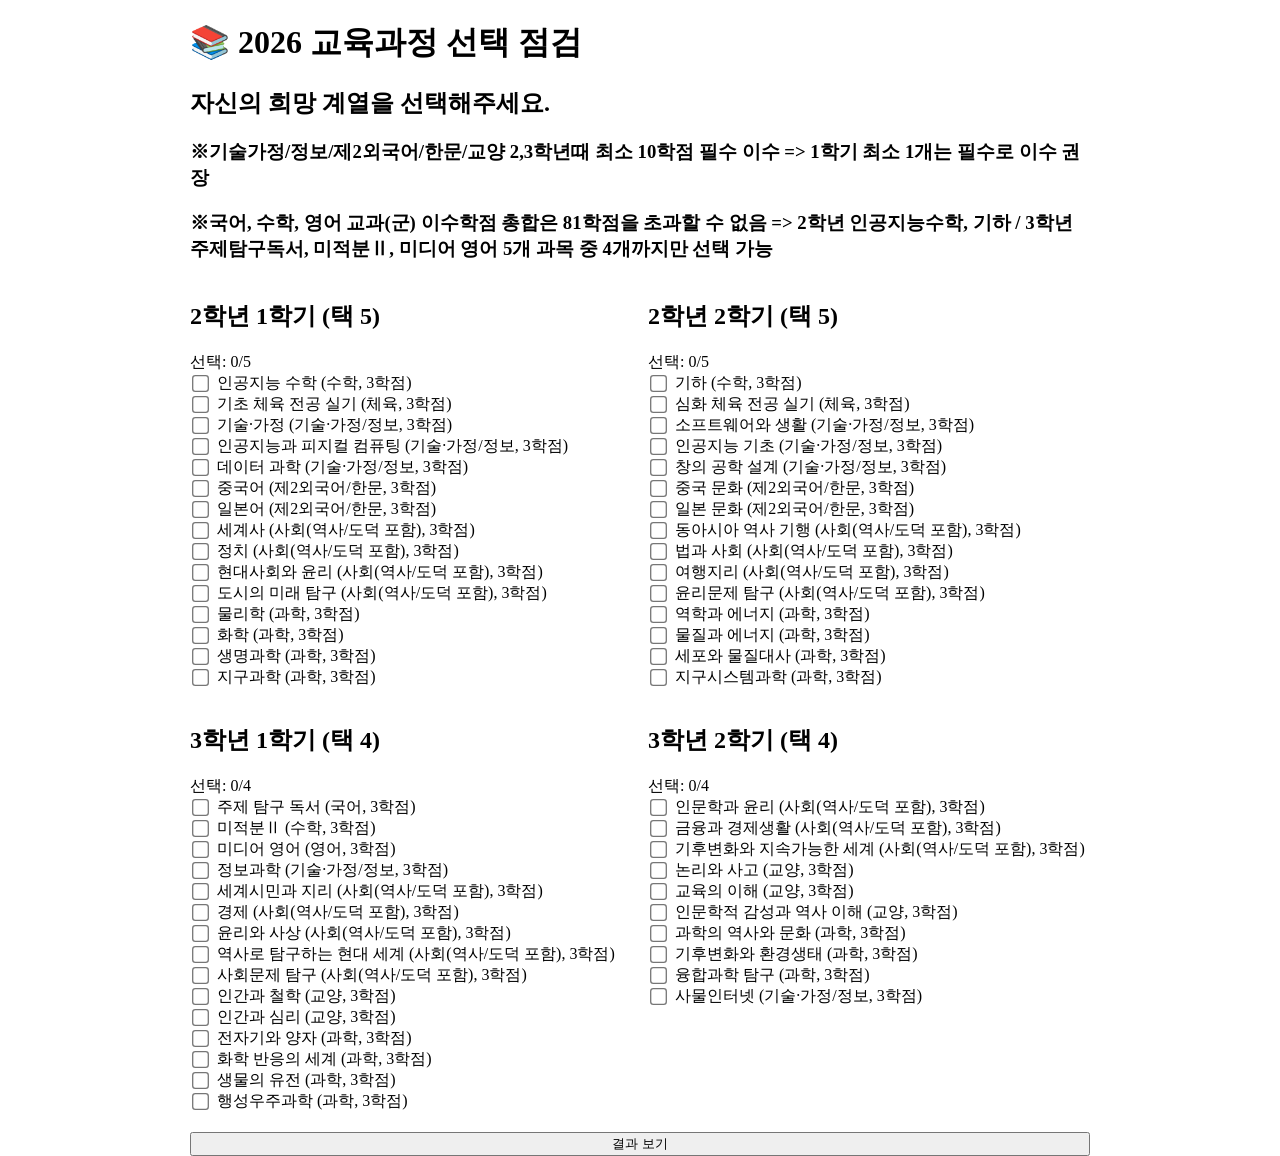
==== index.html @ 7041eab3 "Update index.html" ====
<!DOCTYPE html>
<html lang="ko">
<head>
  <meta charset="UTF-8">
  <meta name="viewport" content="width=device-width, initial-scale=1.0">
  <title>교육과정 선택 점검</title>
  <link rel="stylesheet" href="style.css">
</head>
<body>

<h1>📚 2026 교육과정 선택 점검</h1>
<h2>자신의 희망 계열을 선택해주세요.</h2>
<h3>※기술가정/정보/제2외국어/한문/교양 2,3학년때 최소 10학점 필수 이수 => 1학기 최소 1개는 필수로 이수 권장</h3>
<h3>※국어, 수학, 영어 교과(군) 이수학점 총합은 81학점을 초과할 수 없음 => 2학년 인공지능수학, 기하 / 3학년 주제탐구독서, 미적분Ⅱ, 미디어 영어 5개 과목 중 4개까지만 선택 가능</h3>

<div id="container"></div>

<button onclick="goResult()">결과 보기</button>

<script src="script.js"></script>
</body>
</html>
---- style.css ----
/* 🔥 전체 폭 제한 (PC에서 너무 퍼지는거 방지) */
body {
  max-width: 900px;
  margin: 0 auto;
}

/* 🔥 카드 grid (PC) */
#container {
  display: grid;
  grid-template-columns: repeat(2, 1fr);
  gap: 16px;
}

/* 🔥 체크박스 터치 영역 확대 */
label {
  display: flex;
  align-items: center;
}

/* 🔥 체크박스 크게 */
input[type="checkbox"] {
  transform: scale(1.3);
  margin-right: 10px;
}

/* 🔥 버튼 고정 (모바일 UX 핵심) */
button {
  width: 100%;
  margin-top: 20px;
}

/* ===================== */
/* 📱 모바일 최적화 */
/* ===================== */
@media (max-width: 768px) {

  body {
    padding: 15px;
  }

  /* 👉 1열로 변경 */
  #container {
    grid-template-columns: 1fr;
  }

  /* 카드 */
  .term {
    padding: 15px;
  }

  /* 글자 크기 조정 */
  h1 {
    font-size: 20px;
  }

  h2 {
    font-size: 16px;
  }

  label {
    font-size: 14px;
    padding: 10px;
  }

  /* 버튼 더 크게 */
  button {
    font-size: 16px;
    padding: 14px;
  }

  /* 결과 */
  #result {
    font-size: 14px;
  }
}
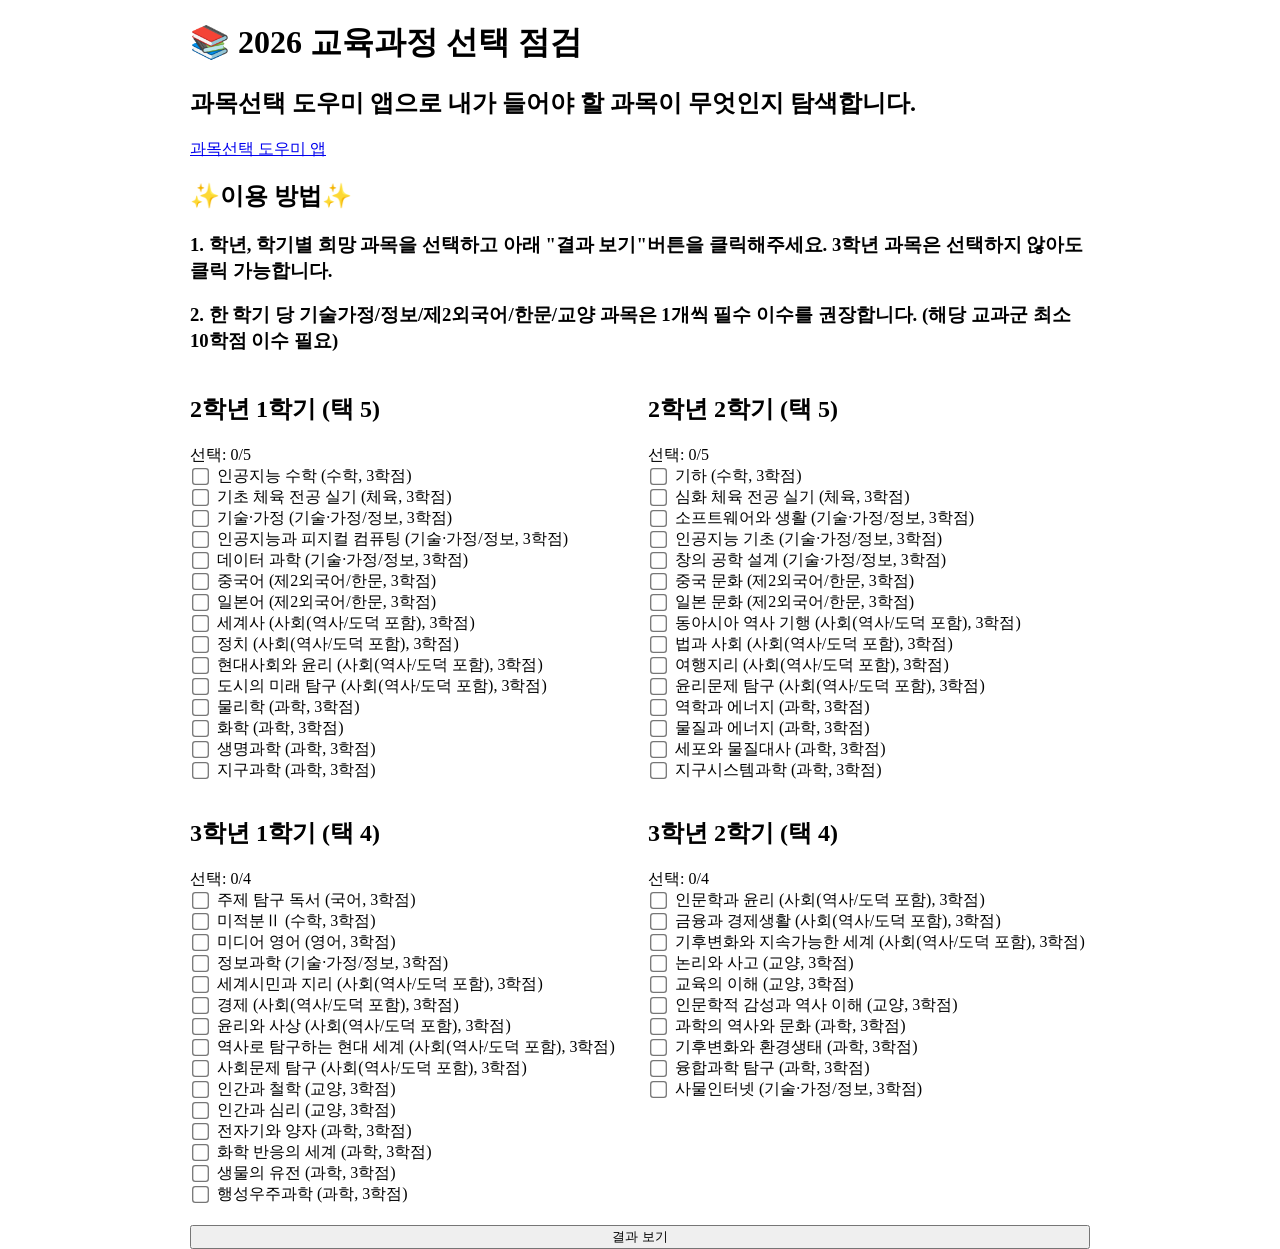
==== commit 24378c38: "Update index.html" ====
--- a/index.html
+++ b/index.html
@@ -9,9 +9,16 @@
 <body>
 
 <h1>📚 2026 교육과정 선택 점검</h1>
-<h2>자신의 희망 계열을 선택해주세요.</h2>
-<h3>※기술가정/정보/제2외국어/한문/교양 2,3학년때 최소 10학점 필수 이수 => 1학기 최소 1개는 필수로 이수 권장</h3>
-<h3>※국어, 수학, 영어 교과(군) 이수학점 총합은 81학점을 초과할 수 없음 => 2학년 인공지능수학, 기하 / 3학년 주제탐구독서, 미적분Ⅱ, 미디어 영어 5개 과목 중 4개까지만 선택 가능</h3>
+<h2>과목선택 도우미 앱으로 내가 들어야 할 과목이 무엇인지 탐색합니다.</h2>
+<a class="helper-btn"
+href="https://www.appsheet.com/start/2c476513-a91a-4632-b561-67d0dc22ddc4"
+target="_blank"
+rel="noopener noreferrer">
+과목선택 도우미 앱 </a>
+<h2>✨이용 방법✨</h2>
+<h3>1. 학년, 학기별 희망 과목을 선택하고 아래 "결과 보기"버튼을 클릭해주세요. 3학년 과목은 선택하지 않아도 클릭 가능합니다.</h3>
+<h3>2. 한 학기 당 기술가정/정보/제2외국어/한문/교양 과목은 1개씩 필수 이수를 권장합니다. (해당 교과군 최소 10학점 이수 필요)</h3>
+
 
 <div id="container"></div>
 
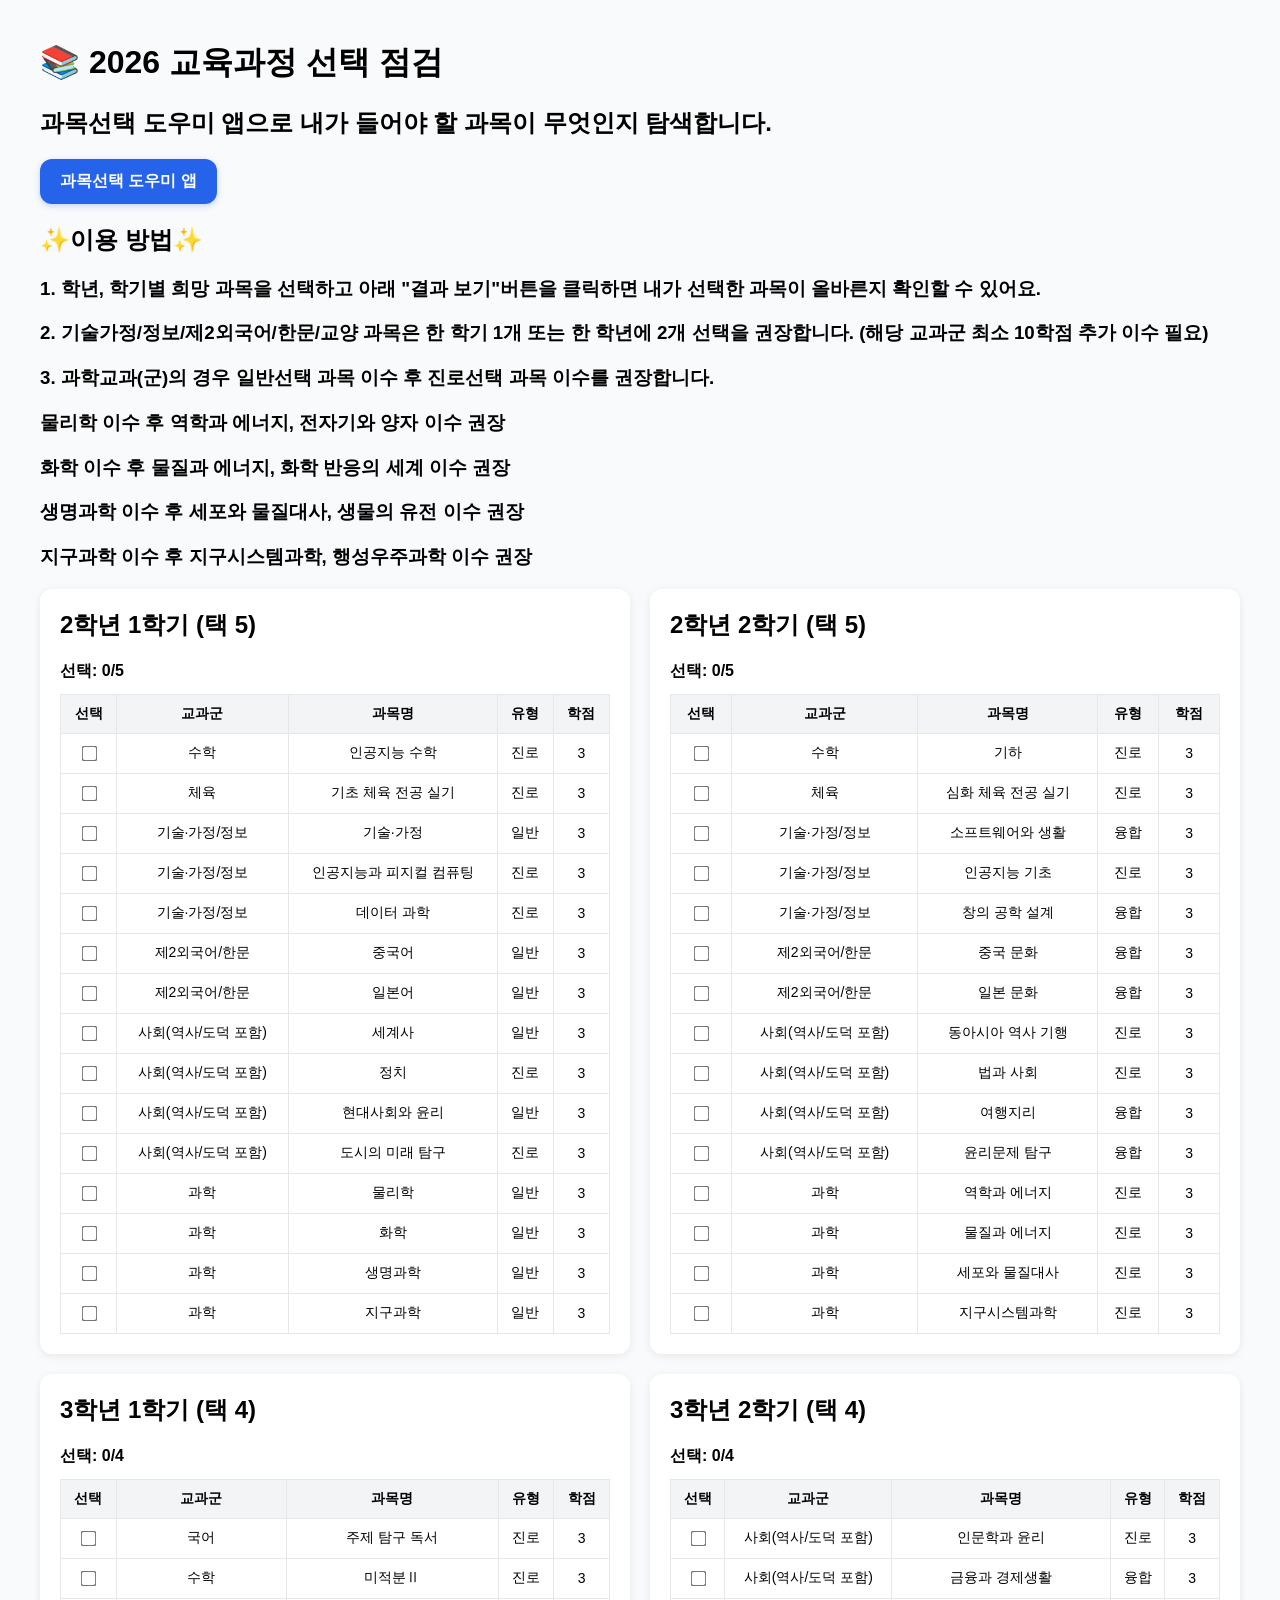
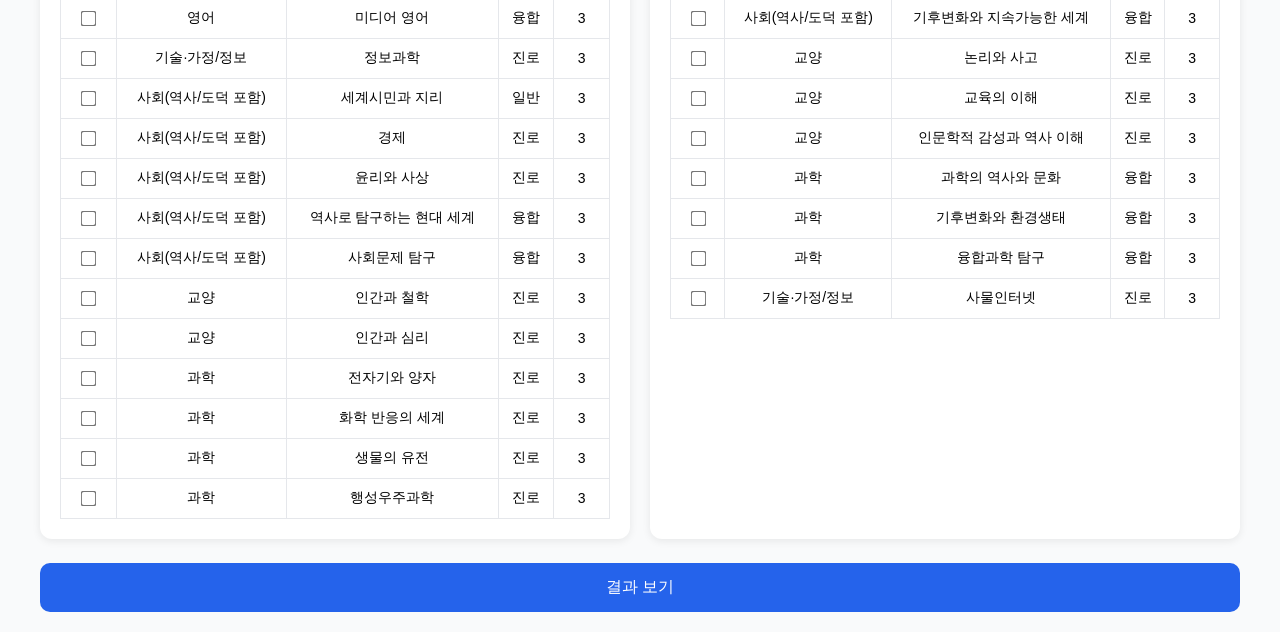
==== commit d740bf89: "Update index.html" ====
--- a/index.html
+++ b/index.html
@@ -16,9 +16,13 @@
 rel="noopener noreferrer">
 과목선택 도우미 앱 </a>
 <h2>✨이용 방법✨</h2>
-<h3>1. 학년, 학기별 희망 과목을 선택하고 아래 "결과 보기"버튼을 클릭해주세요. 3학년 과목은 선택하지 않아도 클릭 가능합니다.</h3>
-<h3>2. 한 학기 당 기술가정/정보/제2외국어/한문/교양 과목은 1개씩 필수 이수를 권장합니다. (해당 교과군 최소 10학점 이수 필요)</h3>
-
+<h3>1. 학년, 학기별 희망 과목을 선택하고 아래 "결과 보기"버튼을 클릭하면 내가 선택한 과목이 올바른지 확인할 수 있어요.</h3>
+<h3>2. 기술가정/정보/제2외국어/한문/교양 과목은 한 학기 1개 또는 한 학년에 2개 선택을 권장합니다. (해당 교과군 최소 10학점 추가 이수 필요)</h3>
+<h3>3. 과학교과(군)의 경우 일반선택 과목 이수 후 진로선택 과목 이수를 권장합니다.</h3>
+<h3>   물리학 이수 후 역학과 에너지, 전자기와 양자 이수 권장</h3>
+<h3>   화학 이수 후 물질과 에너지, 화학 반응의 세계 이수 권장</h3>
+<h3>   생명과학 이수 후 세포와 물질대사, 생물의 유전 이수 권장</h3>
+<h3>   지구과학 이수 후 지구시스템과학, 행성우주과학 이수 권장</h3>
 
 <div id="container"></div>
 
--- a/style.css
+++ b/style.css
@@ -1,75 +1,157 @@
-/* 🔥 전체 폭 제한 (PC에서 너무 퍼지는거 방지) */
+/* ===================== */
+/* 🌎 전체 레이아웃 */
+/* ===================== */
+
 body {
-  max-width: 900px;
+  max-width: 1200px;
   margin: 0 auto;
+  padding: 20px;
+  font-family: sans-serif;
+  background: #f9fafb;
 }
 
-/* 🔥 카드 grid (PC) */
+/* ===================== */
+/* 📦 학기 카드 */
+/* ===================== */
+
 #container {
   display: grid;
   grid-template-columns: repeat(2, 1fr);
-  gap: 16px;
+  gap: 20px;
 }
 
-/* 🔥 체크박스 터치 영역 확대 */
-label {
-  display: flex;
-  align-items: center;
+.term {
+  background: white;
+  border-radius: 12px;
+  padding: 20px;
+  box-shadow: 0 2px 8px rgba(0,0,0,0.08);
 }
 
-/* 🔥 체크박스 크게 */
-input[type="checkbox"] {
-  transform: scale(1.3);
-  margin-right: 10px;
+/* 제목 */
+h2 {
+  margin-top: 0;
 }
 
-/* 🔥 버튼 고정 (모바일 UX 핵심) */
-button {
-  width: 100%;
-  margin-top: 20px;
+/* 상태 표시 */
+.status {
+  font-weight: bold;
+  margin-bottom: 12px;
 }
 
 /* ===================== */
-/* 📱 모바일 최적화 */
+/* 📋 테이블 */
 /* ===================== */
+
+.subject-table {
+  width: 100%;
+  border-collapse: collapse;
+  margin-top: 10px;
+}
+
+.subject-table th,
+.subject-table td {
+  border: 1px solid #e5e7eb;
+  padding: 10px;
+  text-align: center;
+  font-size: 14px;
+}
+
+.subject-table th {
+  background: #f3f4f6;
+  font-weight: bold;
+}
+
+.subject-table tr:hover {
+  background: #f9fafb;
+}
+
+/* 체크박스 */
+input[type="checkbox"] {
+  transform: scale(1.2);
+  cursor: pointer;
+}
+
+/* ===================== */
+/* 🔘 버튼 */
+/* ===================== */
+
+button {
+  width: 100%;
+  margin-top: 24px;
+  padding: 14px;
+  font-size: 16px;
+  border: none;
+  border-radius: 10px;
+  background: #2563eb;
+  color: white;
+  cursor: pointer;
+}
+
+button:hover {
+  background: #1d4ed8;
+}
+
+/* ===================== */
+/* 📱 모바일 */
+/* ===================== */
+
 @media (max-width: 768px) {
 
   body {
-    padding: 15px;
+    padding: 12px;
   }
 
-  /* 👉 1열로 변경 */
+  /* 1열 */
   #container {
     grid-template-columns: 1fr;
   }
 
-  /* 카드 */
   .term {
-    padding: 15px;
+    padding: 14px;
   }
 
-  /* 글자 크기 조정 */
   h1 {
-    font-size: 20px;
+    font-size: 22px;
   }
 
   h2 {
-    font-size: 16px;
+    font-size: 18px;
   }
 
-  label {
-    font-size: 14px;
-    padding: 10px;
+  /* 모바일 표 스크롤 */
+  .subject-table {
+    display: block;
+    overflow-x: auto;
+    white-space: nowrap;
   }
 
-  /* 버튼 더 크게 */
+  .subject-table th,
+  .subject-table td {
+    font-size: 13px;
+    padding: 8px;
+  }
+
   button {
-    font-size: 16px;
+    font-size: 15px;
     padding: 14px;
   }
+}
 
-  /* 결과 */
-  #result {
-    font-size: 14px;
-  }
+.helper-btn {
+  display: inline-block;
+  text-decoration: none;
+  background: #2563eb;
+  color: white;
+  padding: 12px 20px;
+  border-radius: 12px;
+  font-weight: 600;
+  margin-bottom: 20px;
+  transition: all 0.2s ease;
+  box-shadow: 0 2px 6px rgba(37, 99, 235, 0.25);
 }
+
+.helper-btn:hover {
+  background: #1d4ed8;
+  transform: translateY(-2px);
+}
+
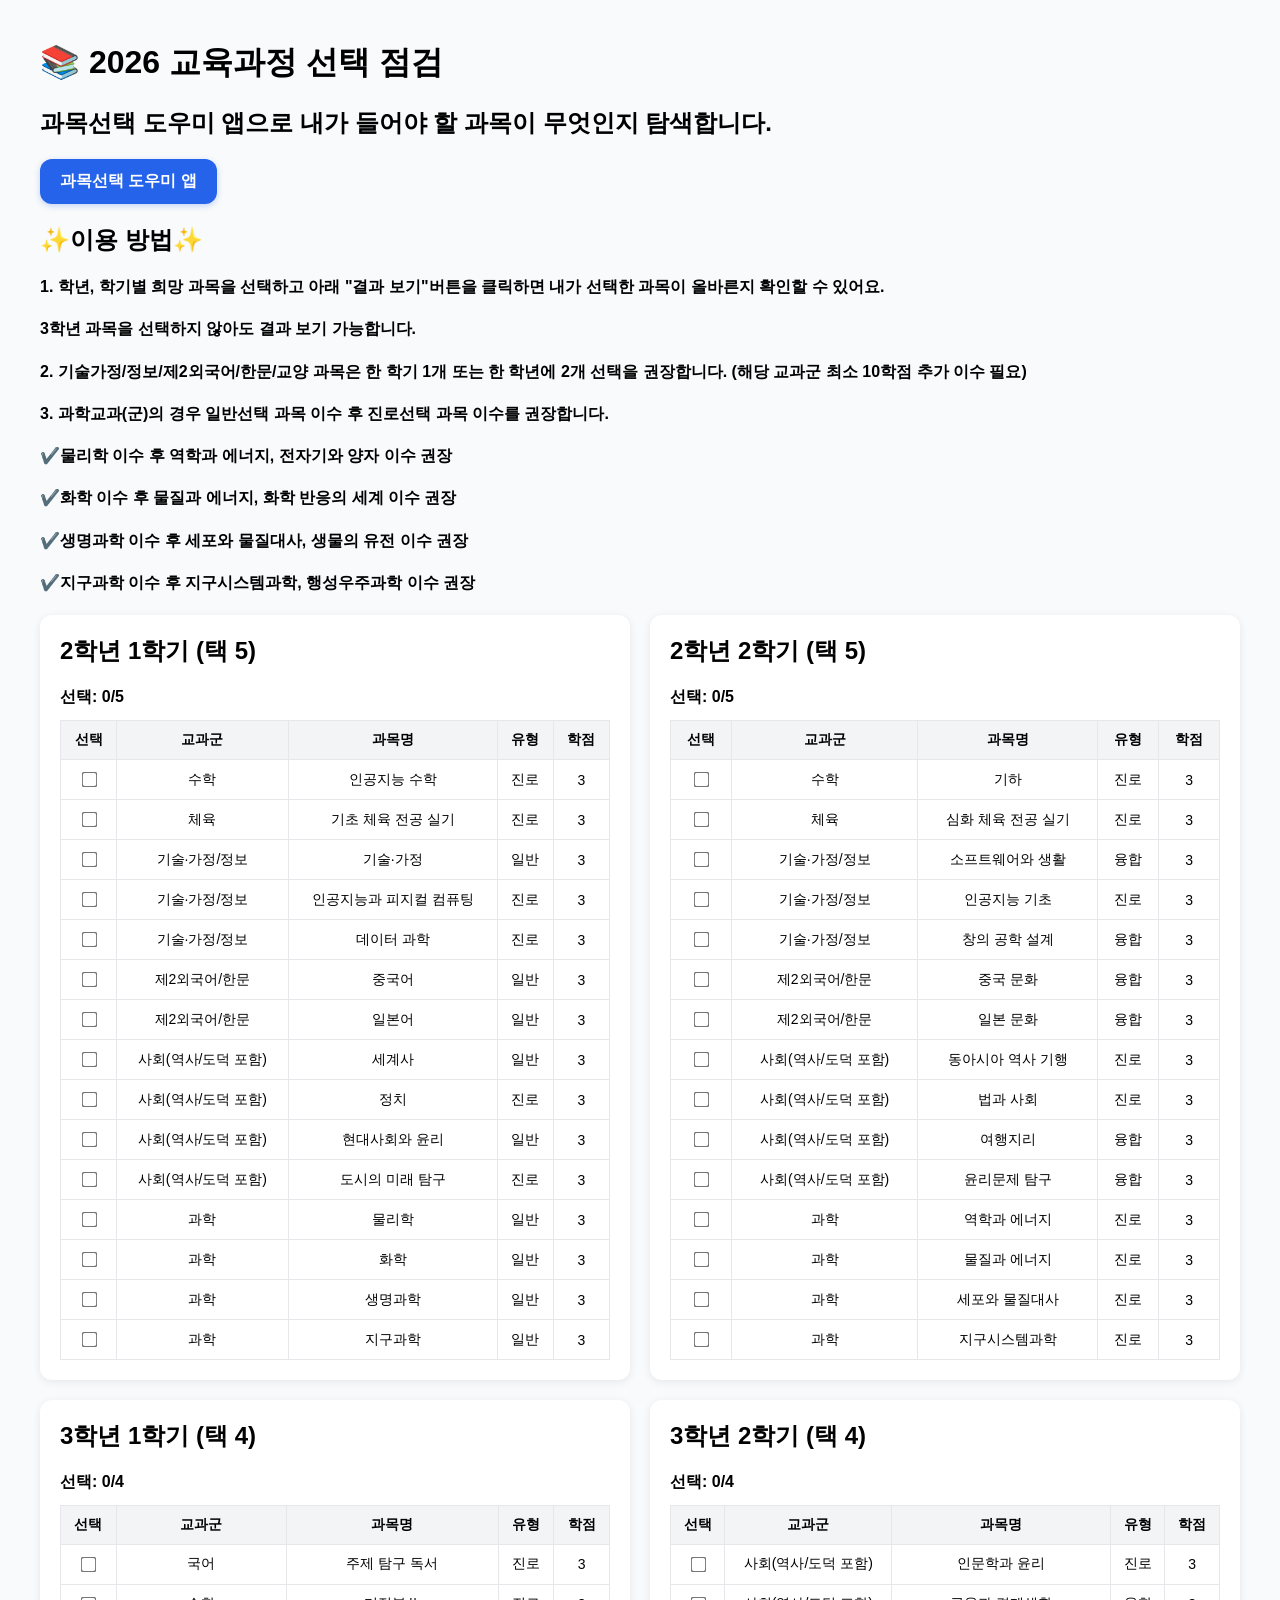
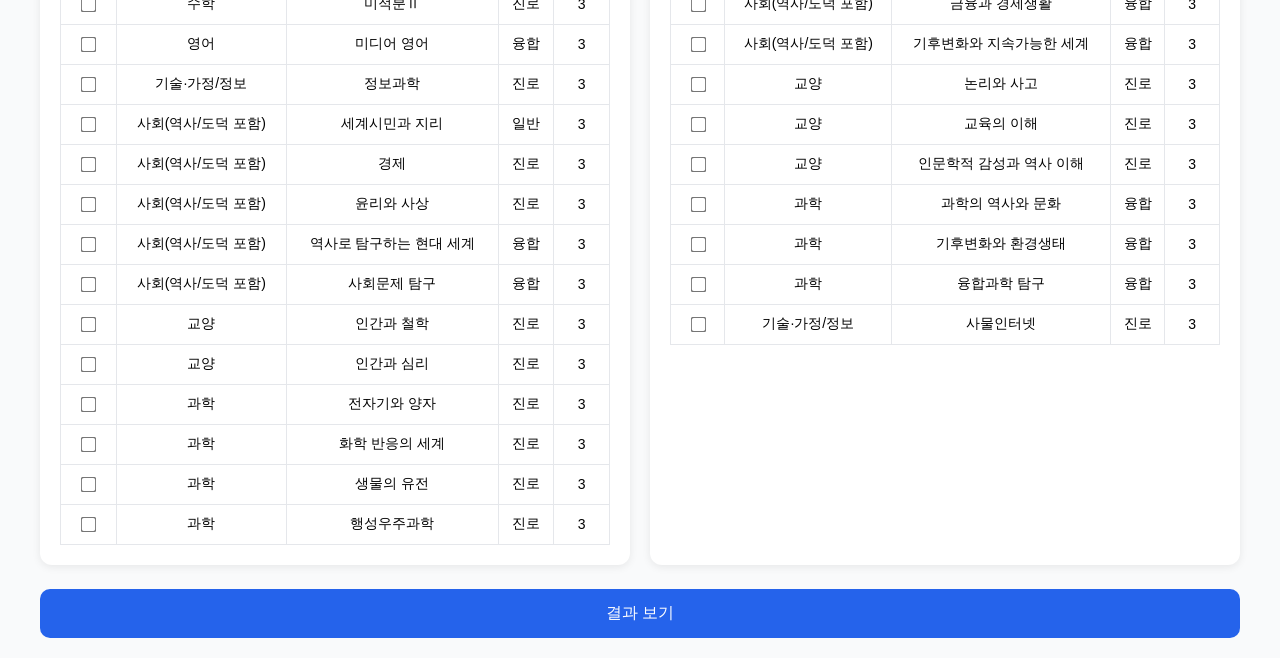
==== commit 731f200e: "Update index.html" ====
--- a/index.html
+++ b/index.html
@@ -16,13 +16,14 @@
 rel="noopener noreferrer">
 과목선택 도우미 앱 </a>
 <h2>✨이용 방법✨</h2>
-<h3>1. 학년, 학기별 희망 과목을 선택하고 아래 "결과 보기"버튼을 클릭하면 내가 선택한 과목이 올바른지 확인할 수 있어요.</h3>
-<h3>2. 기술가정/정보/제2외국어/한문/교양 과목은 한 학기 1개 또는 한 학년에 2개 선택을 권장합니다. (해당 교과군 최소 10학점 추가 이수 필요)</h3>
-<h3>3. 과학교과(군)의 경우 일반선택 과목 이수 후 진로선택 과목 이수를 권장합니다.</h3>
-<h3>   물리학 이수 후 역학과 에너지, 전자기와 양자 이수 권장</h3>
-<h3>   화학 이수 후 물질과 에너지, 화학 반응의 세계 이수 권장</h3>
-<h3>   생명과학 이수 후 세포와 물질대사, 생물의 유전 이수 권장</h3>
-<h3>   지구과학 이수 후 지구시스템과학, 행성우주과학 이수 권장</h3>
+<h4>1. 학년, 학기별 희망 과목을 선택하고 아래 "결과 보기"버튼을 클릭하면 내가 선택한 과목이 올바른지 확인할 수 있어요.</h3>
+<h4>   3학년 과목을 선택하지 않아도 결과 보기 가능합니다.</h3>
+<h4>2. 기술가정/정보/제2외국어/한문/교양 과목은 한 학기 1개 또는 한 학년에 2개 선택을 권장합니다. (해당 교과군 최소 10학점 추가 이수 필요)</h3>
+<h4>3. 과학교과(군)의 경우 일반선택 과목 이수 후 진로선택 과목 이수를 권장합니다.</h3>
+<h4>   ✔️물리학 이수 후 역학과 에너지, 전자기와 양자 이수 권장</h3>
+<h4>   ✔️화학 이수 후 물질과 에너지, 화학 반응의 세계 이수 권장</h3>
+<h4>   ✔️생명과학 이수 후 세포와 물질대사, 생물의 유전 이수 권장</h3>
+<h4>   ✔️지구과학 이수 후 지구시스템과학, 행성우주과학 이수 권장</h3>
 
 <div id="container"></div>
 
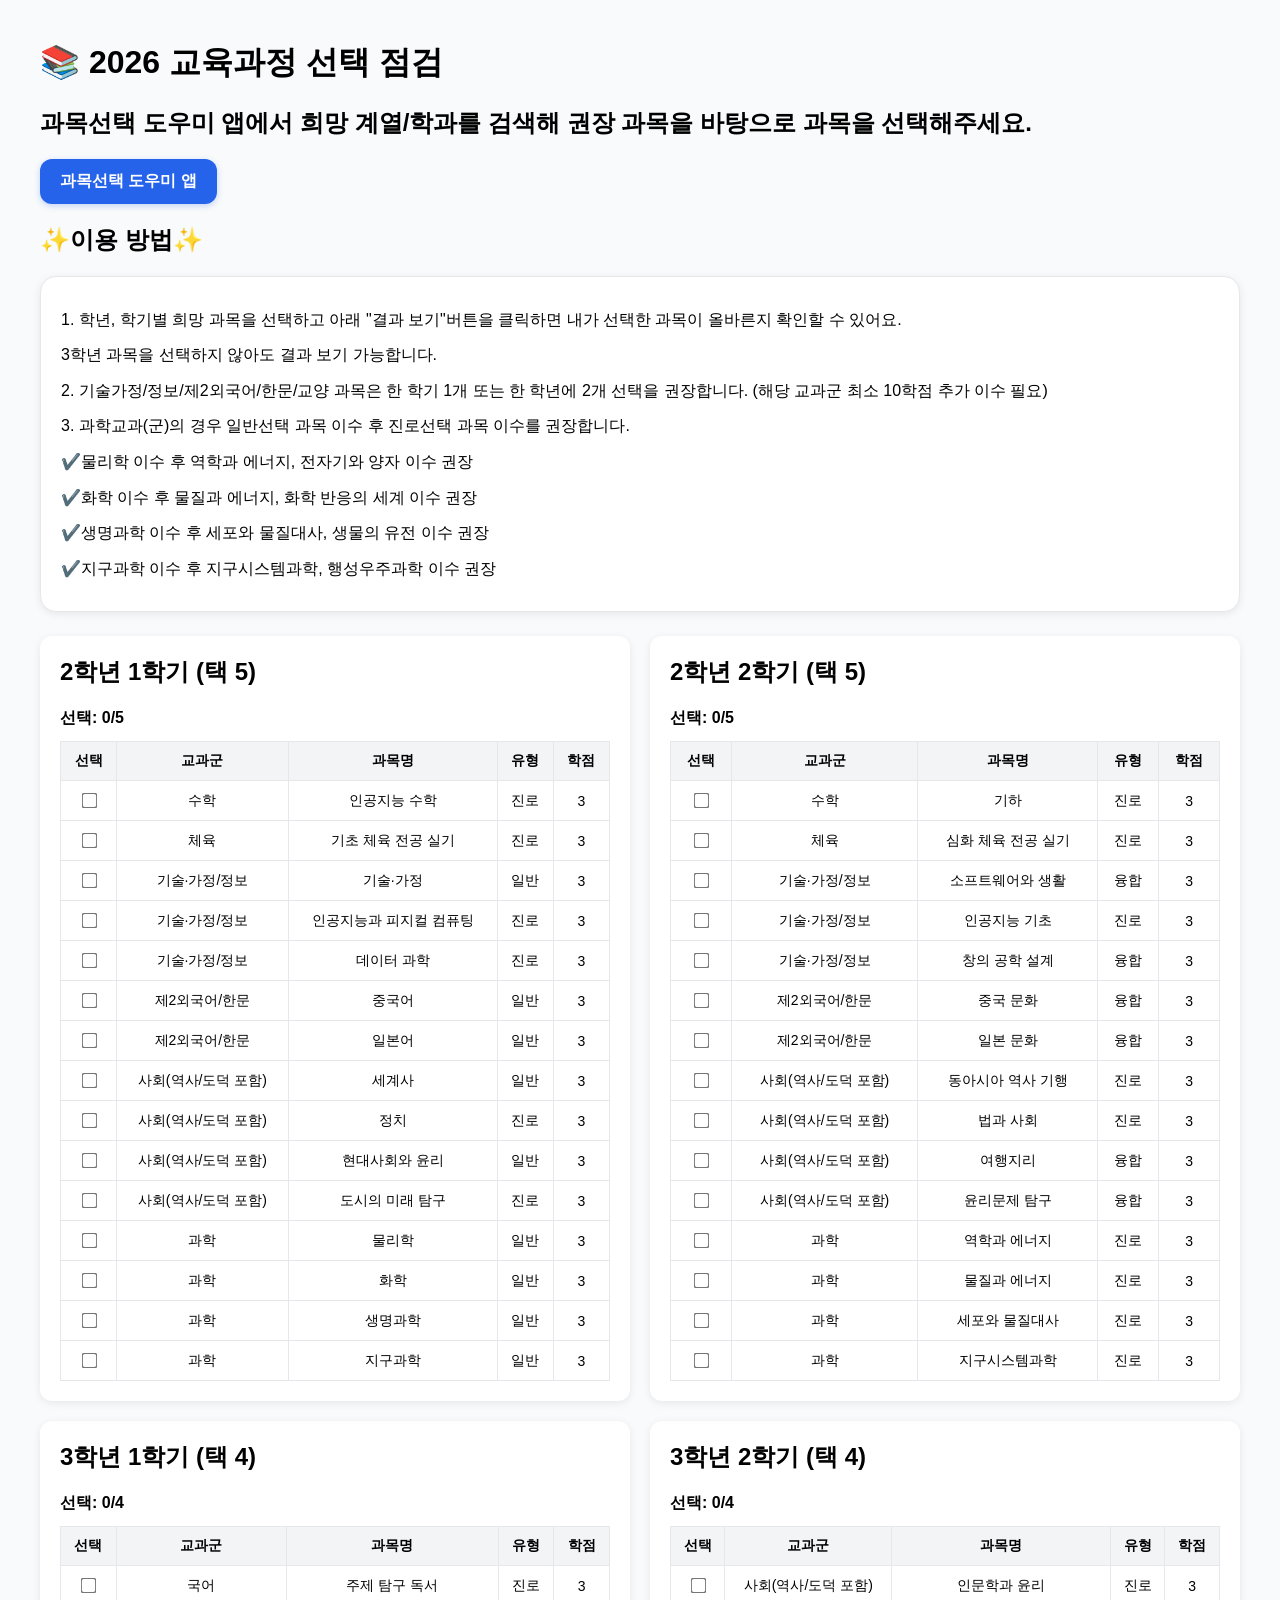
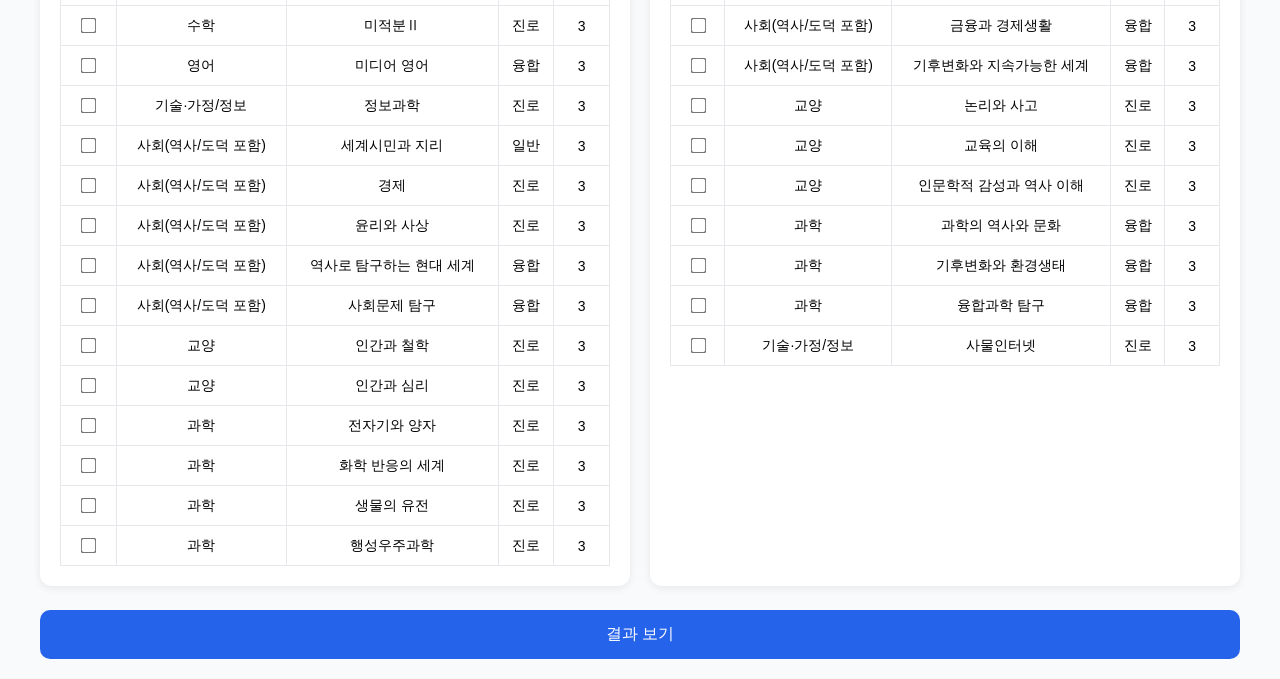
==== commit 52950b03: "Update index.html" ====
--- a/index.html
+++ b/index.html
@@ -9,21 +9,32 @@
 <body>
 
 <h1>📚 2026 교육과정 선택 점검</h1>
-<h2>과목선택 도우미 앱으로 내가 들어야 할 과목이 무엇인지 탐색합니다.</h2>
+<h2>과목선택 도우미 앱에서 희망 계열/학과를 검색해 권장 과목을 바탕으로 과목을 선택해주세요.</h2>
 <a class="helper-btn"
 href="https://www.appsheet.com/start/2c476513-a91a-4632-b561-67d0dc22ddc4"
 target="_blank"
 rel="noopener noreferrer">
 과목선택 도우미 앱 </a>
 <h2>✨이용 방법✨</h2>
-<h4>1. 학년, 학기별 희망 과목을 선택하고 아래 "결과 보기"버튼을 클릭하면 내가 선택한 과목이 올바른지 확인할 수 있어요.</h3>
-<h4>   3학년 과목을 선택하지 않아도 결과 보기 가능합니다.</h3>
-<h4>2. 기술가정/정보/제2외국어/한문/교양 과목은 한 학기 1개 또는 한 학년에 2개 선택을 권장합니다. (해당 교과군 최소 10학점 추가 이수 필요)</h3>
-<h4>3. 과학교과(군)의 경우 일반선택 과목 이수 후 진로선택 과목 이수를 권장합니다.</h3>
-<h4>   ✔️물리학 이수 후 역학과 에너지, 전자기와 양자 이수 권장</h3>
-<h4>   ✔️화학 이수 후 물질과 에너지, 화학 반응의 세계 이수 권장</h3>
-<h4>   ✔️생명과학 이수 후 세포와 물질대사, 생물의 유전 이수 권장</h3>
-<h4>   ✔️지구과학 이수 후 지구시스템과학, 행성우주과학 이수 권장</h3>
+<div class="guide-box">
+
+  <h4>1. 학년, 학기별 희망 과목을 선택하고 아래 "결과 보기"버튼을 클릭하면 내가 선택한 과목이 올바른지 확인할 수 있어요.</h4>
+
+  <h4>3학년 과목을 선택하지 않아도 결과 보기 가능합니다.</h4>
+
+  <h4>2. 기술가정/정보/제2외국어/한문/교양 과목은 한 학기 1개 또는 한 학년에 2개 선택을 권장합니다. (해당 교과군 최소 10학점 추가 이수 필요)</h4>
+
+  <h4>3. 과학교과(군)의 경우 일반선택 과목 이수 후 진로선택 과목 이수를 권장합니다.</h4>
+
+  <h4>✔️물리학 이수 후 역학과 에너지, 전자기와 양자 이수 권장</h4>
+
+  <h4>✔️화학 이수 후 물질과 에너지, 화학 반응의 세계 이수 권장</h4>
+
+  <h4>✔️생명과학 이수 후 세포와 물질대사, 생물의 유전 이수 권장</h4>
+
+  <h4>✔️지구과학 이수 후 지구시스템과학, 행성우주과학 이수 권장</h4>
+
+</div>
 
 <div id="container"></div>
 
--- a/style.css
+++ b/style.css
@@ -92,50 +92,8 @@
 }
 
 /* ===================== */
-/* 📱 모바일 */
-/* ===================== */
-
-@media (max-width: 768px) {
-
-  body {
-    padding: 12px;
-  }
-
-  /* 1열 */
-  #container {
-    grid-template-columns: 1fr;
-  }
-
-  .term {
-    padding: 14px;
-  }
-
-  h1 {
-    font-size: 22px;
-  }
-
-  h2 {
-    font-size: 18px;
-  }
-
-  /* 모바일 표 스크롤 */
-  .subject-table {
-    display: block;
-    overflow-x: auto;
-    white-space: nowrap;
-  }
-
-  .subject-table th,
-  .subject-table td {
-    font-size: 13px;
-    padding: 8px;
-  }
-
-  button {
-    font-size: 15px;
-    padding: 14px;
-  }
-}
+/* 🔗 도우미 버튼 */
+/* ===================== */
 
 .helper-btn {
   display: inline-block;
@@ -155,3 +113,142 @@
   transform: translateY(-2px);
 }
 
+/* ===================== */
+/* 📘 이용방법 박스 */
+/* ===================== */
+
+.guide-box {
+  background: white;
+  border-radius: 16px;
+  padding: 20px;
+  margin-bottom: 24px;
+  box-shadow: 0 2px 8px rgba(0,0,0,0.08);
+  border: 1px solid #e5e7eb;
+}
+
+.guide-box h4 {
+  margin: 10px 0;
+  line-height: 1.6;
+  font-weight: 500;
+}
+
+/* ===================== */
+/* 📊 결과 페이지 */
+/* ===================== */
+
+.result-section {
+  background: white;
+  border-radius: 18px;
+  padding: 20px;
+  margin-bottom: 24px;
+  box-shadow: 0 2px 10px rgba(0,0,0,0.08);
+}
+
+.result-section h3 {
+  margin-bottom: 14px;
+  font-size: 20px;
+  color: #111827;
+}
+
+/* 가로스크롤 wrapper */
+.table-wrap {
+  overflow-x: auto;
+}
+
+/* 결과 테이블 */
+.result-table {
+  width: 100%;
+  border-collapse: collapse;
+  min-width: 500px;
+}
+
+.result-table thead {
+  background: #f3f4f6;
+}
+
+.result-table th {
+  padding: 12px;
+  text-align: center;
+  font-weight: 700;
+  border-bottom: 1px solid #d1d5db;
+}
+
+.result-table td {
+  padding: 12px;
+  border-bottom: 1px solid #e5e7eb;
+  text-align: center;
+}
+
+.result-table tr:last-child td {
+  border-bottom: none;
+}
+
+/* ===================== */
+/* 📱 모바일 */
+/* ===================== */
+
+@media (max-width: 768px) {
+
+  body {
+    padding: 12px;
+  }
+
+  /* 카드 1열 */
+  #container {
+    grid-template-columns: 1fr;
+  }
+
+  .term {
+    padding: 14px;
+  }
+
+  h1 {
+    font-size: 22px;
+  }
+
+  h2 {
+    font-size: 18px;
+  }
+
+  .guide-box {
+    padding: 16px;
+  }
+
+  .guide-box h4 {
+    font-size: 14px;
+  }
+
+  /* 모바일 표 */
+  .subject-table {
+    min-width: 600px;
+  }
+
+  .subject-table th,
+  .subject-table td {
+    font-size: 13px;
+    padding: 8px;
+    white-space: nowrap;
+  }
+
+  /* 결과표 */
+  .result-section {
+    padding: 14px;
+  }
+
+  .result-section h3 {
+    font-size: 18px;
+  }
+
+  .result-table th,
+  .result-table td {
+    padding: 8px;
+    font-size: 13px;
+    white-space: nowrap;
+  }
+
+  button {
+    font-size: 15px;
+    padding: 14px;
+  }
+
+}
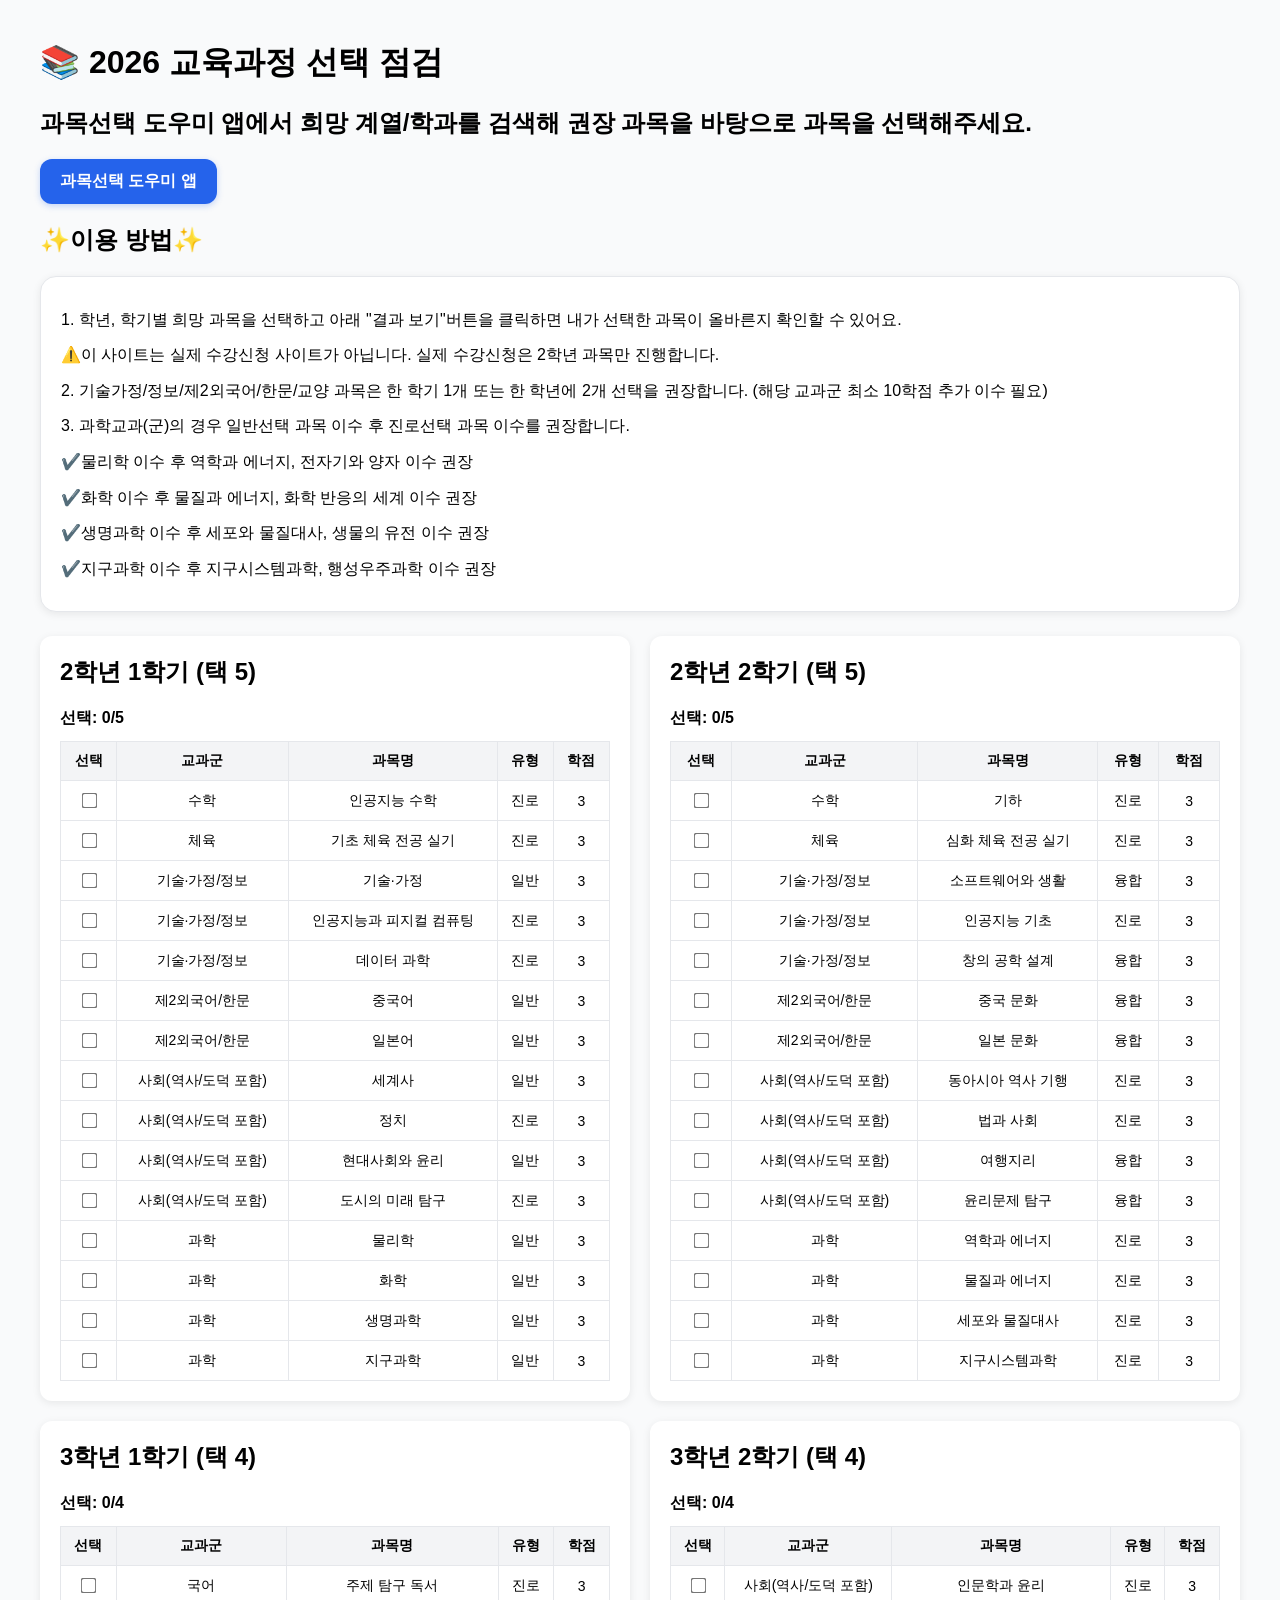
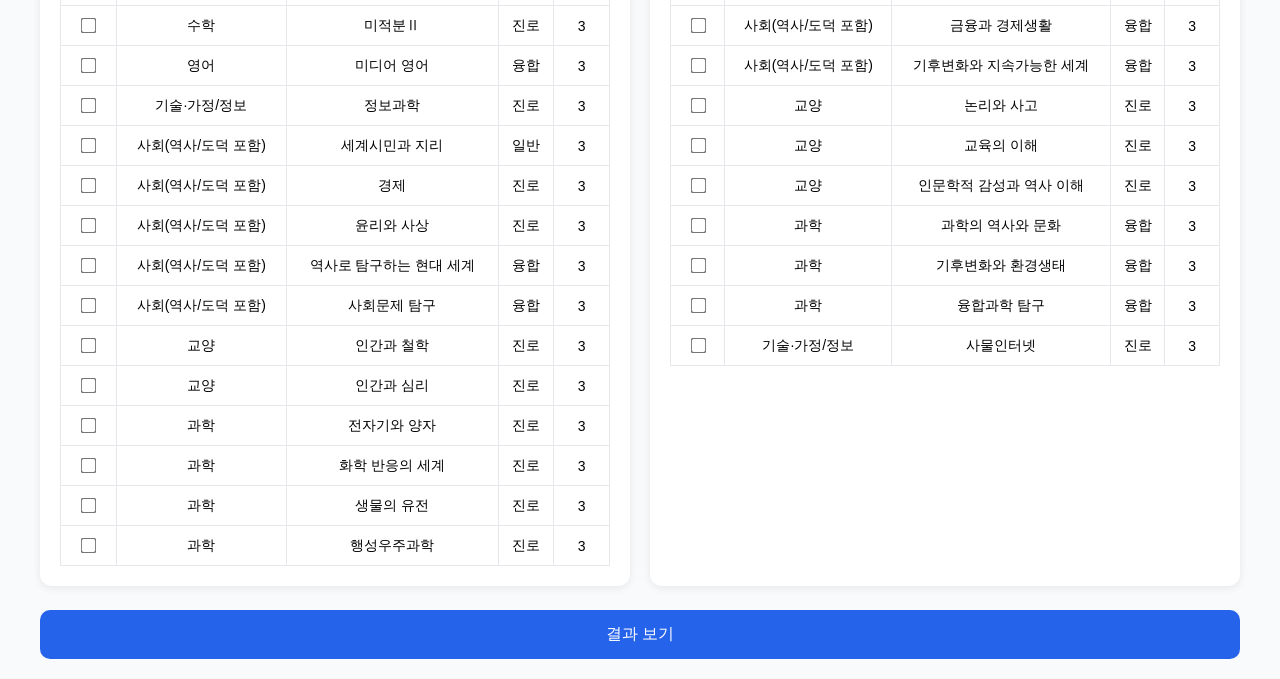
==== commit ef05999e: "Update index.html" ====
--- a/index.html
+++ b/index.html
@@ -20,7 +20,7 @@
 
   <h4>1. 학년, 학기별 희망 과목을 선택하고 아래 "결과 보기"버튼을 클릭하면 내가 선택한 과목이 올바른지 확인할 수 있어요.</h4>
 
-  <h4>3학년 과목을 선택하지 않아도 결과 보기 가능합니다.</h4>
+  <h4> ⚠️이 사이트는 실제 수강신청 사이트가 아닙니다. 실제 수강신청은 2학년 과목만 진행합니다.</h4>
 
   <h4>2. 기술가정/정보/제2외국어/한문/교양 과목은 한 학기 1개 또는 한 학년에 2개 선택을 권장합니다. (해당 교과군 최소 10학점 추가 이수 필요)</h4>
 
--- a/style.css
+++ b/style.css
@@ -138,19 +138,19 @@
 
 .result-section {
   background: white;
-  border-radius: 18px;
-  padding: 20px;
-  margin-bottom: 24px;
-  box-shadow: 0 2px 10px rgba(0,0,0,0.08);
-}
-
+  border-radius: 12px;
+  padding: 20px;
+  margin-bottom: 20px;
+  box-shadow: 0 2px 8px rgba(0,0,0,0.08);
+}
+
+/* 제목 */
 .result-section h3 {
-  margin-bottom: 14px;
-  font-size: 20px;
-  color: #111827;
-}
-
-/* 가로스크롤 wrapper */
+  margin-top: 0;
+  margin-bottom: 12px;
+}
+
+/* 가로 스크롤 */
 .table-wrap {
   overflow-x: auto;
 }
@@ -159,28 +159,25 @@
 .result-table {
   width: 100%;
   border-collapse: collapse;
-  min-width: 500px;
-}
-
-.result-table thead {
+  margin-top: 10px;
+  min-width: 550px;
+}
+
+.result-table th,
+.result-table td {
+  border: 1px solid #e5e7eb;
+  padding: 10px;
+  text-align: center;
+  font-size: 14px;
+}
+
+.result-table th {
   background: #f3f4f6;
-}
-
-.result-table th {
-  padding: 12px;
-  text-align: center;
-  font-weight: 700;
-  border-bottom: 1px solid #d1d5db;
-}
-
-.result-table td {
-  padding: 12px;
-  border-bottom: 1px solid #e5e7eb;
-  text-align: center;
-}
-
-.result-table tr:last-child td {
-  border-bottom: none;
+  font-weight: bold;
+}
+
+.result-table tr:hover {
+  background: #f9fafb;
 }
 
 /* ===================== */
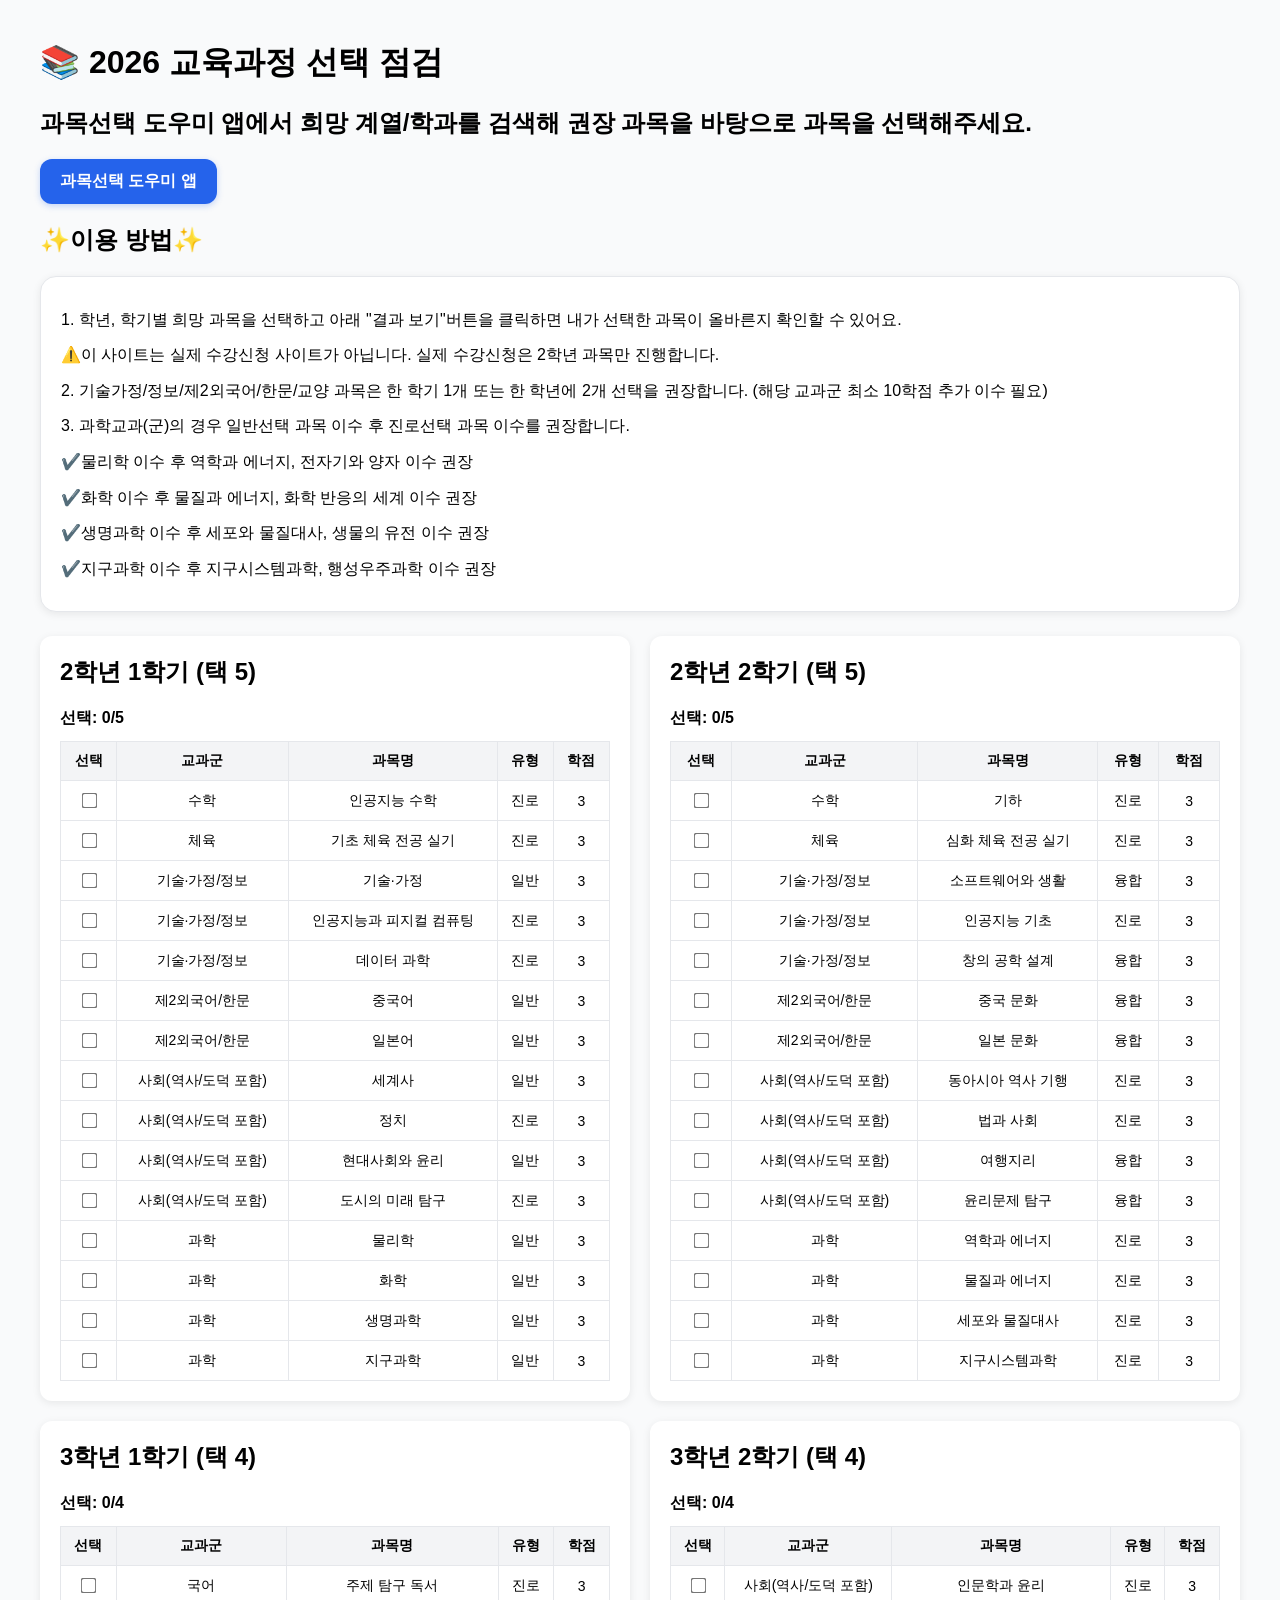
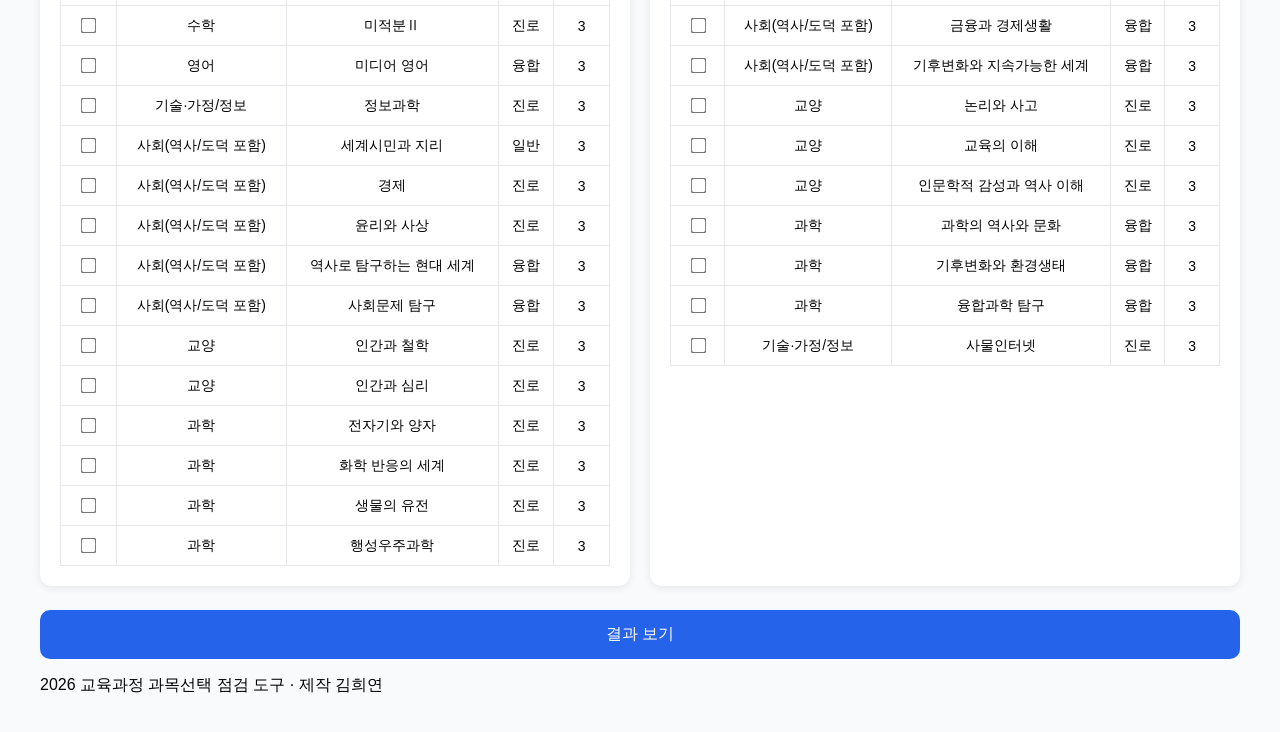
==== commit dbdddc65: "Update index.html" ====
--- a/index.html
+++ b/index.html
@@ -39,7 +39,9 @@
 <div id="container"></div>
 
 <button onclick="goResult()">결과 보기</button>
-
+<p class="footer">
+2026 교육과정 과목선택 점검 도구 · 제작 김희연
+</p>
 <script src="script.js"></script>
 </body>
 </html>
